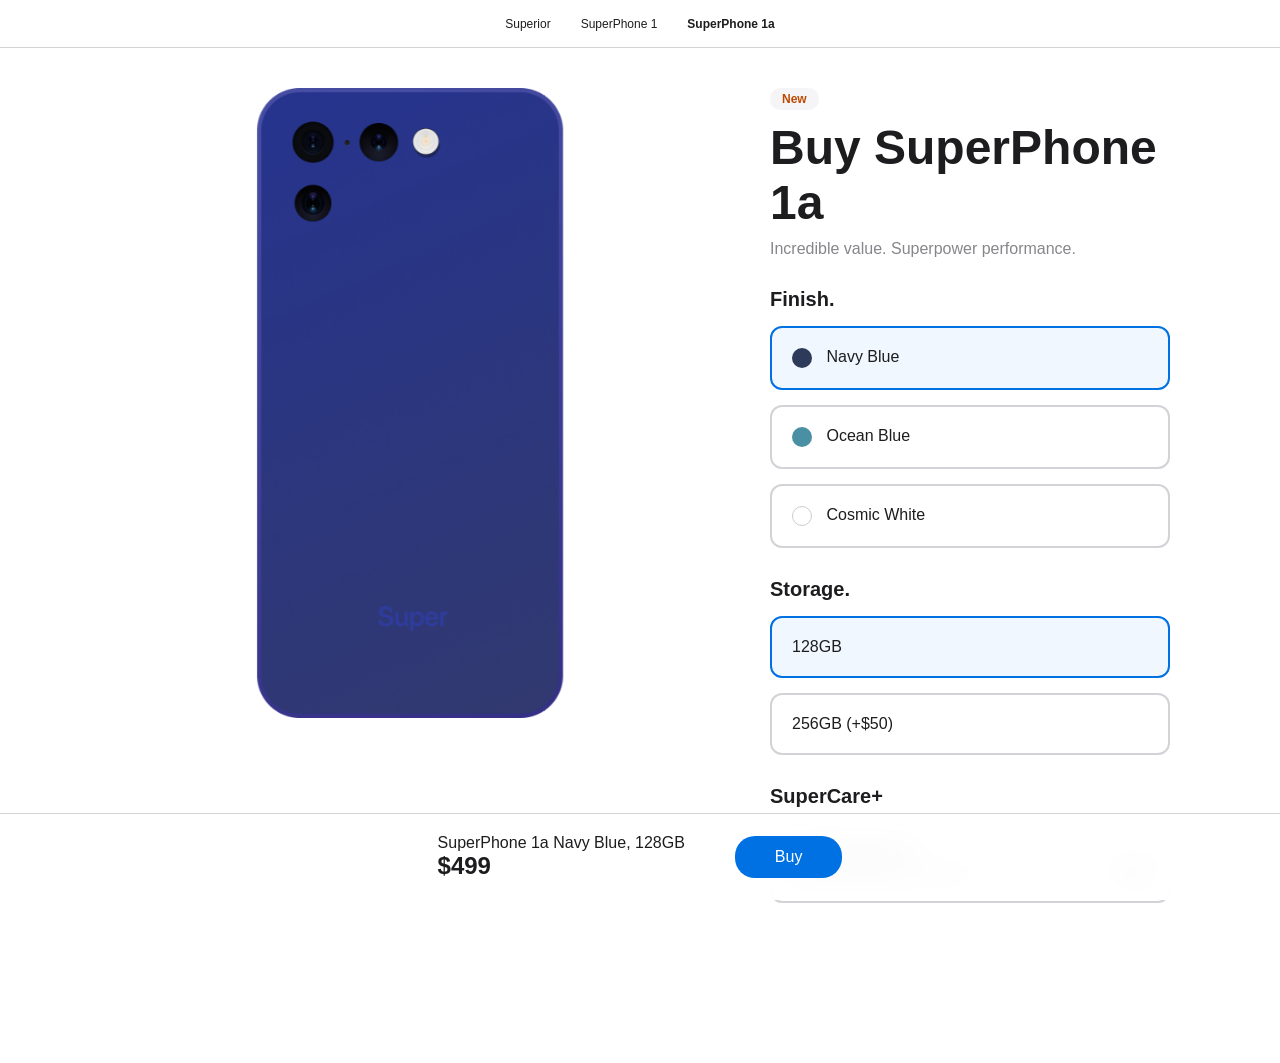
==== buy-budget.html @ ae7e2e25 "Add buy-budget.html for SuperPhone 1a purchase" ====
<!DOCTYPE html>
<html lang="en">
<head>
    <meta charset="UTF-8">
    <title>Buy SuperPhone 1a - Superior</title>
    <style>
        :root { --apple-blue: #0071e3; --text: #1d1d1f; --grey: #86868b; --bg-light: #f5f5f7; }
        * { margin: 0; padding: 0; box-sizing: border-box; font-family: -apple-system, sans-serif; }
        body { background: white; color: var(--text); padding-bottom: 120px; }

        .nav { height: 48px; background: white; border-bottom: 1px solid #d2d2d7; display: flex; align-items: center; justify-content: center; gap: 30px; position: sticky; top: 0; z-index: 1000; }
        .nav a { text-decoration: none; color: var(--text); font-size: 12px; }

        .container { max-width: 1100px; margin: 40px auto; display: flex; gap: 60px; padding: 0 20px; }
        
        .preview { flex: 1.5; position: sticky; top: 80px; height: 70vh; display: flex; align-items: center; justify-content: center; }
        .preview img { max-width: 100%; max-height: 100%; object-fit: contain; }

        .controls { flex: 1; }
        .badge { background: #f5f5f7; color: #bf4800; padding: 4px 12px; border-radius: 10px; font-size: 12px; font-weight: 600; display: inline-block; margin-bottom: 10px; }
        h1 { font-size: 48px; margin-bottom: 10px; }
        h3 { margin: 30px 0 15px; font-size: 20px; }

        .grid { display: grid; grid-template-columns: 1fr; gap: 15px; }
        .card { border: 2px solid #d2d2d7; border-radius: 12px; padding: 20px; cursor: pointer; transition: 0.2s; position: relative; }
        .card:hover { border-color: #86868b; }
        .card.active { border-color: var(--apple-blue); background: #f0f7ff; }
        
        .color-circle { width: 20px; height: 20px; border-radius: 50%; display: inline-block; vertical-align: middle; margin-right: 10px; }

        .checkout-bar { position: fixed; bottom: 0; width: 100%; background: rgba(255,255,255,0.9); backdrop-filter: blur(15px); border-top: 1px solid #d2d2d7; padding: 20px; display: flex; justify-content: center; align-items: center; gap: 50px; z-index: 2000; }
        .btn-buy { background: var(--apple-blue); color: white; border: none; padding: 12px 40px; border-radius: 20px; font-size: 16px; cursor: pointer; }
        .disclaimer { color: red; font-size: 10px; position: absolute; top: 5px; width: 100%; text-align: center; font-weight: bold; }
    </style>
</head>
<body>
    <div class="disclaimer">FICTIONAL DEMO • NO REAL SHIPMENTS • NO REAL CHARGES</div>
    
    <nav class="nav">
        <a href="index.html">Superior</a>
        <a href="buy-flagship.html">SuperPhone 1</a>
        <a href="buy-budget.html"><b>SuperPhone 1a</b></a>
    </nav>

    <div class="container">
        <div class="preview">
            <img id="display-img" src="assets/SuperPhone 1a Navy Blue.png">
        </div>

        <div class="controls">
            <span class="badge">New</span>
            <h1>Buy SuperPhone 1a</h1>
            <p style="color: var(--grey)">Incredible value. Superpower performance.</p>
            
            <h3>Finish.</h3>
            <div class="grid">
                <div class="card active" onclick="selColor(this, 'Navy Blue', 'assets/SuperPhone 1a Navy Blue.png')">
                    <span class="color-circle" style="background:#2e3a59"></span> Navy Blue
                </div>
                <div class="card" onclick="selColor(this, 'Ocean Blue', 'assets/SuperPhone 1a Ocean Blue.png')">
                    <span class="color-circle" style="background:#4a90a4"></span> Ocean Blue
                </div>
                <div class="card" onclick="selColor(this, 'Cosmic White', 'assets/SuperPhone 1a White.png')">
                    <span class="color-circle" style="background:#ffffff; border: 1px solid #ccc"></span> Cosmic White
                </div>
            </div>

            <h3>Storage.</h3>
            <div class="grid">
                <div class="card active" onclick="selStore(this, 0, '128GB')">128GB</div>
                <div class="card" onclick="selStore(this, 50, '256GB')">256GB (+$50)</div>
            </div>

            <h3>SuperCare+</h3>
            <div class="grid">
                <div class="card" id="care-btn" onclick="toggleCare()">
                    <b>Add SuperCare+</b><br><small>Superior protection for your 1a</small>
                    <span style="float:right">+$99</span>
                </div>
            </div>
        </div>
    </div>

    <div class="checkout-bar">
        <div>
            <p id="summary">SuperPhone 1a Navy Blue, 128GB</p>
            <h2 id="price">$499</h2>
        </div>
        <button class="btn-buy" onclick="complete()">Buy</button>
    </div>

    <script>
        let color = "Navy Blue";
        let storage = "128GB";
        let basePrice = 499;
        let sPrice = 0;
        let cPrice = 0;

        function selColor(el, name, img) {
            color = name;
            document.getElementById('display-img').src = img;
            // Clear all color cards active status
            document.querySelectorAll('.controls .grid:nth-of-type(1) .card').forEach(c => c.classList.remove('active'));
            el.classList.add('active');
            update();
        }

        function selStore(el, p, s) {
            sPrice = p; storage = s;
            // Clear all storage cards active status
            document.querySelectorAll('.controls .grid:nth-of-type(2) .card').forEach(c => c.classList.remove('active'));
            el.classList.add('active');
            update();
        }

        function toggleCare() {
            const btn = document.getElementById('care-btn');
            if(cPrice === 0) { cPrice = 99; btn.classList.add('active'); }
            else { cPrice = 0; btn.classList.remove('active'); }
            update();
        }

        function update() {
            document.getElementById('price').innerText = `$${basePrice + sPrice + cPrice}`;
            document.getElementById('summary').innerText = `SuperPhone 1a ${color}, ${storage}${cPrice > 0 ? ' + SuperCare+' : ''}`;
        }

        function complete() {
            alert("Order Confirmed! \n\nThis is a fictional simulation for your portfolio. No money has been taken.");
            window.location.href = "index.html";
        }
    </script>
</body>
</html>
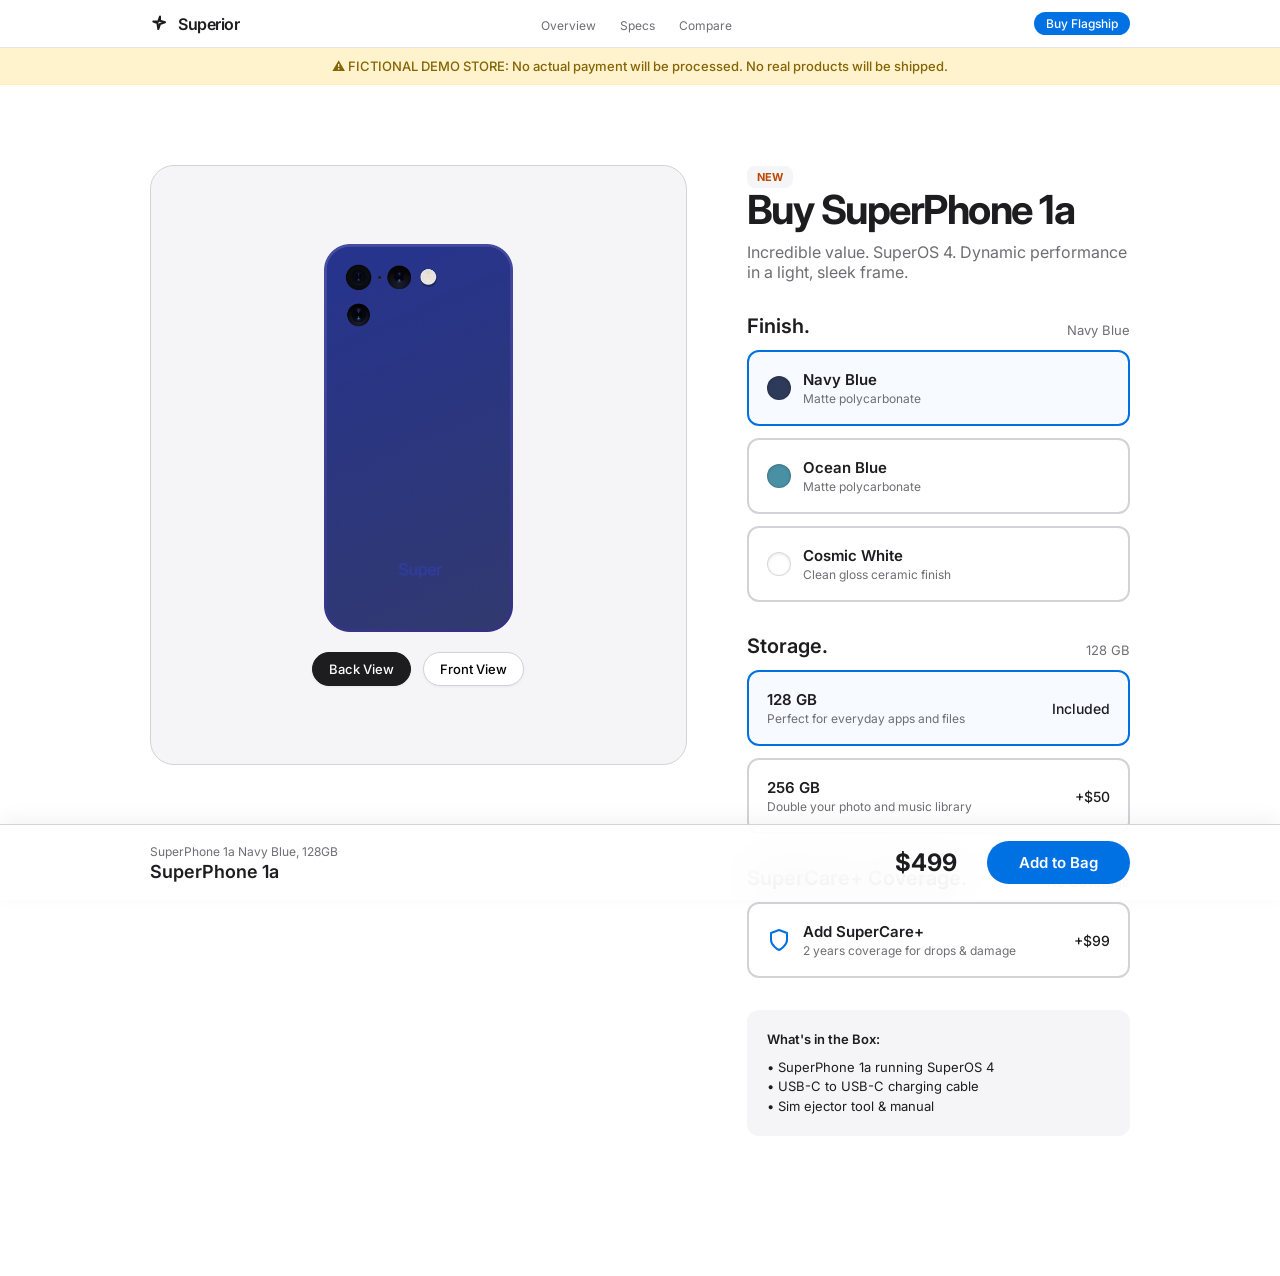
==== commit 41bad25b: "Add files via upload" ====
--- a/buy-budget.html
+++ b/buy-budget.html
@@ -2,131 +2,282 @@
 <html lang="en">
 <head>
     <meta charset="UTF-8">
+    <meta name="viewport" content="width=device-width, initial-scale=1.0">
     <title>Buy SuperPhone 1a - Superior</title>
-    <style>
-        :root { --apple-blue: #0071e3; --text: #1d1d1f; --grey: #86868b; --bg-light: #f5f5f7; }
-        * { margin: 0; padding: 0; box-sizing: border-box; font-family: -apple-system, sans-serif; }
-        body { background: white; color: var(--text); padding-bottom: 120px; }
-
-        .nav { height: 48px; background: white; border-bottom: 1px solid #d2d2d7; display: flex; align-items: center; justify-content: center; gap: 30px; position: sticky; top: 0; z-index: 1000; }
-        .nav a { text-decoration: none; color: var(--text); font-size: 12px; }
-
-        .container { max-width: 1100px; margin: 40px auto; display: flex; gap: 60px; padding: 0 20px; }
+    <meta name="description" content="Configure and purchase your SuperPhone 1a. Choose from vibrant colors, check storage options, and add SuperCare+ protection.">
+    <link rel="stylesheet" href="styles.css">
+</head>
+<body class="light-theme">
+
+    <!-- Sticky Navigation -->
+    <header class="nav-container">
+        <nav class="nav-content">
+            <a href="index.html" class="nav-logo">
+                <svg width="20" height="20" viewBox="0 0 24 24" fill="none" stroke="currentColor" stroke-width="2.5" stroke-linecap="round" stroke-linejoin="round"><path d="m12 3-1.912 5.886L4 9l4.912 1.914L10 18l2-6 6-2-6-1.914Z"/></svg>
+                Superior
+            </a>
+            <ul class="nav-links">
+                <li><a href="index.html">Overview</a></li>
+                <li><a href="index.html#simulators">Specs</a></li>
+                <li><a href="index.html#compare">Compare</a></li>
+            </ul>
+            <a href="buy-flagship.html" class="nav-buy-btn">Buy Flagship</a>
+        </nav>
+    </header>
+
+    <!-- Fictional Store Disclaimer -->
+    <div style="background: #fff3cd; color: #856404; text-align: center; padding: 10px 20px; font-size: 13px; font-weight: 500; border-bottom: 1px solid #ffeeba; margin-top: 48px;">
+        ⚠️ FICTIONAL DEMO STORE: No actual payment will be processed. No real products will be shipped.
+    </div>
+
+    <!-- Buy Configuration Main Content -->
+    <main class="buy-container">
         
-        .preview { flex: 1.5; position: sticky; top: 80px; height: 70vh; display: flex; align-items: center; justify-content: center; }
-        .preview img { max-width: 100%; max-height: 100%; object-fit: contain; }
-
-        .controls { flex: 1; }
-        .badge { background: #f5f5f7; color: #bf4800; padding: 4px 12px; border-radius: 10px; font-size: 12px; font-weight: 600; display: inline-block; margin-bottom: 10px; }
-        h1 { font-size: 48px; margin-bottom: 10px; }
-        h3 { margin: 30px 0 15px; font-size: 20px; }
-
-        .grid { display: grid; grid-template-columns: 1fr; gap: 15px; }
-        .card { border: 2px solid #d2d2d7; border-radius: 12px; padding: 20px; cursor: pointer; transition: 0.2s; position: relative; }
-        .card:hover { border-color: #86868b; }
-        .card.active { border-color: var(--apple-blue); background: #f0f7ff; }
-        
-        .color-circle { width: 20px; height: 20px; border-radius: 50%; display: inline-block; vertical-align: middle; margin-right: 10px; }
-
-        .checkout-bar { position: fixed; bottom: 0; width: 100%; background: rgba(255,255,255,0.9); backdrop-filter: blur(15px); border-top: 1px solid #d2d2d7; padding: 20px; display: flex; justify-content: center; align-items: center; gap: 50px; z-index: 2000; }
-        .btn-buy { background: var(--apple-blue); color: white; border: none; padding: 12px 40px; border-radius: 20px; font-size: 16px; cursor: pointer; }
-        .disclaimer { color: red; font-size: 10px; position: absolute; top: 5px; width: 100%; text-align: center; font-weight: bold; }
-    </style>
-</head>
-<body>
-    <div class="disclaimer">FICTIONAL DEMO • NO REAL SHIPMENTS • NO REAL CHARGES</div>
-    
-    <nav class="nav">
-        <a href="index.html">Superior</a>
-        <a href="buy-flagship.html">SuperPhone 1</a>
-        <a href="buy-budget.html"><b>SuperPhone 1a</b></a>
-    </nav>
-
-    <div class="container">
-        <div class="preview">
-            <img id="display-img" src="assets/SuperPhone 1a Navy Blue.png">
-        </div>
-
-        <div class="controls">
-            <span class="badge">New</span>
-            <h1>Buy SuperPhone 1a</h1>
-            <p style="color: var(--grey)">Incredible value. Superpower performance.</p>
-            
-            <h3>Finish.</h3>
-            <div class="grid">
-                <div class="card active" onclick="selColor(this, 'Navy Blue', 'assets/SuperPhone 1a Navy Blue.png')">
-                    <span class="color-circle" style="background:#2e3a59"></span> Navy Blue
+        <!-- Left: Sticky Gallery -->
+        <section class="buy-gallery-sticky">
+            <div class="buy-gallery-image-wrapper">
+                <img id="product-gallery-img" class="buy-gallery-image" src="assets/SuperPhone 1a Navy Blue.png" alt="SuperPhone 1a Navy Blue Back View">
+            </div>
+            
+            <div class="buy-gallery-controls">
+                <button class="gallery-toggle-btn active" id="btn-view-back" onclick="changeView('back')">Back View</button>
+                <button class="gallery-toggle-btn" id="btn-view-front" onclick="changeView('front')">Front View</button>
+            </div>
+        </section>
+
+        <!-- Right: Configurator controls -->
+        <section class="buy-config-panel">
+            <div class="buy-header">
+                <span class="buy-badge-new">New</span>
+                <h1>Buy SuperPhone 1a</h1>
+                <p>Incredible value. SuperOS 4. Dynamic performance in a light, sleek frame.</p>
+            </div>
+
+            <!-- Finish Selection -->
+            <div>
+                <h3 class="config-section-title">
+                    <span>Finish.</span>
+                    <span class="config-title-aside" id="selected-color-label">Navy Blue</span>
+                </h3>
+                <div class="config-options-grid">
+                    <div class="config-card active" onclick="selectColor(this, 'Navy Blue', 'Navy Blue')">
+                        <div class="config-card-left">
+                            <span class="config-color-dot" style="background: #2e3a59;"></span>
+                            <div>
+                                <div class="config-card-title">Navy Blue</div>
+                                <div class="config-card-desc">Matte polycarbonate</div>
+                            </div>
+                        </div>
+                    </div>
+                    <div class="config-card" onclick="selectColor(this, 'Ocean Blue', 'Ocean Blue')">
+                        <div class="config-card-left">
+                            <span class="config-color-dot" style="background: #4a90a4;"></span>
+                            <div>
+                                <div class="config-card-title">Ocean Blue</div>
+                                <div class="config-card-desc">Matte polycarbonate</div>
+                            </div>
+                        </div>
+                    </div>
+                    <div class="config-card" onclick="selectColor(this, 'White', 'Cosmic White')">
+                        <div class="config-card-left">
+                            <span class="config-color-dot" style="background: #ffffff;"></span>
+                            <div>
+                                <div class="config-card-title">Cosmic White</div>
+                                <div class="config-card-desc">Clean gloss ceramic finish</div>
+                            </div>
+                        </div>
+                    </div>
                 </div>
-                <div class="card" onclick="selColor(this, 'Ocean Blue', 'assets/SuperPhone 1a Ocean Blue.png')">
-                    <span class="color-circle" style="background:#4a90a4"></span> Ocean Blue
+            </div>
+
+            <!-- Storage Selection -->
+            <div>
+                <h3 class="config-section-title">
+                    <span>Storage.</span>
+                    <span class="config-title-aside" id="selected-storage-label">128 GB</span>
+                </h3>
+                <div class="config-options-grid">
+                    <div class="config-card active" onclick="selectStorage(this, '128GB', 0)">
+                        <div>
+                            <div class="config-card-title">128 GB</div>
+                            <div class="config-card-desc">Perfect for everyday apps and files</div>
+                        </div>
+                        <div class="config-card-price">Included</div>
+                    </div>
+                    <div class="config-card" onclick="selectStorage(this, '256GB', 50)">
+                        <div>
+                            <div class="config-card-title">256 GB</div>
+                            <div class="config-card-desc">Double your photo and music library</div>
+                        </div>
+                        <div class="config-card-price">+$50</div>
+                    </div>
                 </div>
-                <div class="card" onclick="selColor(this, 'Cosmic White', 'assets/SuperPhone 1a White.png')">
-                    <span class="color-circle" style="background:#ffffff; border: 1px solid #ccc"></span> Cosmic White
+            </div>
+
+            <!-- SuperCare+ Selection -->
+            <div>
+                <h3 class="config-section-title">
+                    <span>SuperCare+ Coverage.</span>
+                    <span class="config-title-aside" id="care-status-label">No Coverage</span>
+                </h3>
+                <div class="config-options-grid">
+                    <div class="config-card" id="care-card" onclick="toggleCare(99)">
+                        <div class="config-card-left">
+                            <svg width="24" height="24" viewBox="0 0 24 24" fill="none" stroke="var(--apple-blue)" stroke-width="2" stroke-linecap="round" stroke-linejoin="round"><path d="M12 22s8-4 8-10V5l-8-3-8 3v7c0 6 8 10 8 10z"/></svg>
+                            <div>
+                                <div class="config-card-title">Add SuperCare+</div>
+                                <div class="config-card-desc">2 years coverage for drops & damage</div>
+                            </div>
+                        </div>
+                        <div class="config-card-price">+$99</div>
+                    </div>
                 </div>
             </div>
-
-            <h3>Storage.</h3>
-            <div class="grid">
-                <div class="card active" onclick="selStore(this, 0, '128GB')">128GB</div>
-                <div class="card" onclick="selStore(this, 50, '256GB')">256GB (+$50)</div>
-            </div>
-
-            <h3>SuperCare+</h3>
-            <div class="grid">
-                <div class="card" id="care-btn" onclick="toggleCare()">
-                    <b>Add SuperCare+</b><br><small>Superior protection for your 1a</small>
-                    <span style="float:right">+$99</span>
-                </div>
+            
+            <!-- Quick Spec Highlights -->
+            <div style="background: var(--bg-light-card); border-radius: 12px; padding: 20px; font-size: 13px; line-height: 1.5;">
+                <h4 style="margin-bottom: 8px; font-weight: 600;">What's in the Box:</h4>
+                <p>• SuperPhone 1a running SuperOS 4</p>
+                <p>• USB-C to USB-C charging cable</p>
+                <p>• Sim ejector tool & manual</p>
+            </div>
+        </section>
+
+    </main>
+
+    <!-- Bottom Checkout bar -->
+    <div class="buy-checkout-bar">
+        <div class="buy-checkout-content">
+            <div>
+                <div class="buy-summary-text" id="checkout-summary-line">SuperPhone 1a Navy Blue, 128GB</div>
+                <div class="buy-summary-model">SuperPhone 1a</div>
+            </div>
+            <div style="display: flex; align-items: center; gap: 30px;">
+                <div class="buy-summary-price" id="checkout-price-display">$499</div>
+                <button class="btn-checkout-confirm" onclick="triggerCheckoutModal()">Add to Bag</button>
             </div>
         </div>
     </div>
 
-    <div class="checkout-bar">
-        <div>
-            <p id="summary">SuperPhone 1a Navy Blue, 128GB</p>
-            <h2 id="price">$499</h2>
-        </div>
-        <button class="btn-buy" onclick="complete()">Buy</button>
-    </div>
-
+    <!-- Scripting -->
     <script>
-        let color = "Navy Blue";
-        let storage = "128GB";
-        let basePrice = 499;
-        let sPrice = 0;
-        let cPrice = 0;
-
-        function selColor(el, name, img) {
-            color = name;
-            document.getElementById('display-img').src = img;
-            // Clear all color cards active status
-            document.querySelectorAll('.controls .grid:nth-of-type(1) .card').forEach(c => c.classList.remove('active'));
-            el.classList.add('active');
-            update();
-        }
-
-        function selStore(el, p, s) {
-            sPrice = p; storage = s;
-            // Clear all storage cards active status
-            document.querySelectorAll('.controls .grid:nth-of-type(2) .card').forEach(c => c.classList.remove('active'));
-            el.classList.add('active');
-            update();
-        }
-
-        function toggleCare() {
-            const btn = document.getElementById('care-btn');
-            if(cPrice === 0) { cPrice = 99; btn.classList.add('active'); }
-            else { cPrice = 0; btn.classList.remove('active'); }
-            update();
-        }
-
-        function update() {
-            document.getElementById('price').innerText = `$${basePrice + sPrice + cPrice}`;
-            document.getElementById('summary').innerText = `SuperPhone 1a ${color}, ${storage}${cPrice > 0 ? ' + SuperCare+' : ''}`;
-        }
-
-        function complete() {
-            alert("Order Confirmed! \n\nThis is a fictional simulation for your portfolio. No money has been taken.");
+        // State variables
+        let colorKey = "Navy Blue"; // Navy Blue, Ocean Blue, White
+        let colorLabel = "Navy Blue";
+        let storageSize = "128GB";
+        let viewSide = "back"; // back, front
+        let storageExtraPrice = 0;
+        let carePrice = 0;
+        const basePrice = 499;
+
+        // Image mapping
+        const images = {
+            "Navy Blue": {
+                "back": "assets/SuperPhone 1a Navy Blue.png",
+                "front": "assets/SuperPhone 1a Navy Blue Front.png"
+            },
+            "Ocean Blue": {
+                "back": "assets/SuperPhone 1a Ocean Blue.png",
+                "front": "assets/SuperPhone 1a Ocean Blue Front.png"
+            },
+            "White": {
+                "back": "assets/SuperPhone 1a White.png",
+                "front": "assets/SuperPhone 1a White Front.png"
+            }
+        };
+
+        function selectColor(element, color, label) {
+            // Update active states
+            const cards = element.parentElement.querySelectorAll('.config-card');
+            cards.forEach(c => c.classList.remove('active'));
+            element.classList.add('active');
+
+            colorKey = color;
+            colorLabel = label;
+            document.getElementById('selected-color-label').innerText = label;
+
+            updateImageDisplay();
+            updateCheckoutInfo();
+        }
+
+        function selectStorage(element, size, extraPrice) {
+            const cards = element.parentElement.querySelectorAll('.config-card');
+            cards.forEach(c => c.classList.remove('active'));
+            element.classList.add('active');
+
+            storageSize = size;
+            storageExtraPrice = extraPrice;
+            document.getElementById('selected-storage-label').innerText = size.replace("GB", " GB");
+
+            updateCheckoutInfo();
+        }
+
+        function toggleCare(price) {
+            const card = document.getElementById('care-card');
+            const label = document.getElementById('care-status-label');
+
+            if(carePrice === 0) {
+                carePrice = price;
+                card.classList.add('active');
+                label.innerText = "SuperCare+ Added";
+            } else {
+                carePrice = 0;
+                card.classList.remove('active');
+                label.innerText = "No Coverage";
+            }
+
+            updateCheckoutInfo();
+        }
+
+        function changeView(side) {
+            viewSide = side;
+            
+            document.getElementById('btn-view-back').classList.remove('active');
+            document.getElementById('btn-view-front').classList.remove('active');
+            
+            if(side === 'back') {
+                document.getElementById('btn-view-back').classList.add('active');
+            } else {
+                document.getElementById('btn-view-front').classList.add('active');
+            }
+
+            updateImageDisplay();
+        }
+
+        function updateImageDisplay() {
+            const imgEl = document.getElementById('product-gallery-img');
+            // Fade out
+            imgEl.style.opacity = 0;
+            imgEl.style.transform = "scale(0.95)";
+            
+            setTimeout(() => {
+                imgEl.src = images[colorKey][viewSide];
+                imgEl.alt = `SuperPhone 1a ${colorLabel} ${viewSide === 'back' ? 'Back' : 'Front'} View`;
+                // Fade in
+                imgEl.style.opacity = 1;
+                imgEl.style.transform = "scale(1)";
+            }, 180);
+        }
+
+        function updateCheckoutInfo() {
+            const totalPrice = basePrice + storageExtraPrice + carePrice;
+            document.getElementById('checkout-price-display').innerText = `$${totalPrice}`;
+            
+            let summary = `SuperPhone 1a ${colorLabel}, ${storageSize}`;
+            if(carePrice > 0) {
+                summary += " + SuperCare+";
+            }
+            document.getElementById('checkout-summary-line').innerText = summary;
+        }
+
+        function triggerCheckoutModal() {
+            const totalPrice = basePrice + storageExtraPrice + carePrice;
+            let summary = `SuperPhone 1a ${colorLabel}, ${storageSize}`;
+            if(carePrice > 0) {
+                summary += " with SuperCare+ Protection";
+            }
+            
+            alert(`🎉 Simulated Order Successful!\n\nConfigured Item: ${summary}\nTotal Price: $${totalPrice}\n\nThank you for checking out the Superior demo experience!`);
             window.location.href = "index.html";
         }
     </script>
--- a/styles.css
+++ b/styles.css
@@ -0,0 +1,1225 @@
+/* Superior Phone Design System - styles.css */
+@import url('https://fonts.googleapis.com/css2?family=Inter:wght@300;400;500;600;700&display=swap');
+
+:root {
+    --apple-blue: #0071e3;
+    --apple-blue-hover: #0077ed;
+    --bg-dark: #000000;
+    --bg-dark-card: #121212;
+    --bg-dark-card-hover: #1c1c1e;
+    --text-dark-primary: #f5f5f7;
+    --text-dark-secondary: #86868b;
+    
+    --bg-light: #ffffff;
+    --bg-light-card: #f5f5f7;
+    --bg-light-card-hover: #e8e8ed;
+    --text-light-primary: #1d1d1f;
+    --text-light-secondary: #6e6e73;
+    
+    --border-light: #d2d2d7;
+    --border-dark: #333333;
+    
+    --transition-smooth: all 0.5s cubic-bezier(0.25, 1, 0.5, 1);
+    --transition-bounce: all 0.6s cubic-bezier(0.34, 1.56, 0.64, 1);
+}
+
+/* Global Reset & Base */
+* {
+    margin: 0;
+    padding: 0;
+    box-sizing: border-box;
+    font-family: 'Inter', -apple-system, BlinkMacSystemFont, sans-serif;
+    -webkit-font-smoothing: antialiased;
+}
+
+body {
+    background-color: var(--bg-dark);
+    color: var(--text-dark-primary);
+    overflow-x: hidden;
+}
+
+body.light-theme {
+    background-color: var(--bg-light);
+    color: var(--text-light-primary);
+}
+
+/* Scrollbar styling */
+::-webkit-scrollbar {
+    width: 8px;
+}
+::-webkit-scrollbar-track {
+    background: #000;
+}
+body.light-theme ::-webkit-scrollbar-track {
+    background: #f5f5f7;
+}
+::-webkit-scrollbar-thumb {
+    background: #333;
+    border-radius: 4px;
+}
+body.light-theme ::-webkit-scrollbar-thumb {
+    background: #ccc;
+}
+::-webkit-scrollbar-thumb:hover {
+    background: #555;
+}
+
+/* Navigation Bar */
+.nav-container {
+    position: fixed;
+    top: 0;
+    left: 0;
+    width: 100%;
+    height: 48px;
+    background: rgba(0, 0, 0, 0.7);
+    backdrop-filter: blur(20px);
+    -webkit-backdrop-filter: blur(20px);
+    border-bottom: 1px solid rgba(255, 255, 255, 0.1);
+    z-index: 9999;
+    display: flex;
+    justify-content: center;
+    align-items: center;
+    transition: var(--transition-smooth);
+}
+
+body.light-theme .nav-container {
+    background: rgba(255, 255, 255, 0.8);
+    border-bottom: 1px solid rgba(0, 0, 0, 0.1);
+}
+
+.nav-content {
+    width: 100%;
+    max-width: 1024px;
+    padding: 0 22px;
+    display: flex;
+    justify-content: space-between;
+    align-items: center;
+}
+
+.nav-logo {
+    font-weight: 600;
+    font-size: 16px;
+    letter-spacing: -0.5px;
+    text-decoration: none;
+    color: var(--text-dark-primary);
+    display: flex;
+    align-items: center;
+    gap: 8px;
+}
+
+body.light-theme .nav-logo {
+    color: var(--text-light-primary);
+}
+
+.nav-links {
+    display: flex;
+    gap: 24px;
+    list-style: none;
+}
+
+.nav-links a {
+    text-decoration: none;
+    font-size: 12px;
+    font-weight: 400;
+    color: var(--text-dark-secondary);
+    transition: color 0.3s ease;
+}
+
+.nav-links a:hover, .nav-links a.active {
+    color: var(--text-dark-primary);
+}
+
+body.light-theme .nav-links a {
+    color: var(--text-light-secondary);
+}
+
+body.light-theme .nav-links a:hover, body.light-theme .nav-links a.active {
+    color: var(--text-light-primary);
+}
+
+.nav-buy-btn {
+    background: var(--apple-blue);
+    color: #fff;
+    padding: 4px 12px;
+    border-radius: 980px;
+    font-size: 12px;
+    font-weight: 500;
+    text-decoration: none;
+    transition: background 0.2s ease;
+}
+
+.nav-buy-btn:hover {
+    background: var(--apple-blue-hover);
+}
+
+/* Animations */
+.reveal-on-scroll {
+    opacity: 0;
+    transform: translateY(40px);
+    transition: var(--transition-smooth);
+}
+
+.reveal-on-scroll.active {
+    opacity: 1;
+    transform: translateY(0);
+}
+
+/* Hero Section */
+.hero {
+    position: relative;
+    width: 100%;
+    min-height: 100vh;
+    display: flex;
+    flex-direction: column;
+    justify-content: center;
+    align-items: center;
+    text-align: center;
+    padding: 80px 20px 40px;
+    background: radial-gradient(circle at center, #111 0%, #000 100%);
+    overflow: hidden;
+}
+
+.hero-subtitle {
+    font-size: 21px;
+    font-weight: 500;
+    color: var(--apple-blue);
+    margin-bottom: 12px;
+    letter-spacing: 0.5px;
+    text-transform: uppercase;
+    animation: fadeInUp 0.8s ease forwards;
+}
+
+.hero-title {
+    font-size: clamp(40px, 8vw, 84px);
+    font-weight: 700;
+    letter-spacing: -2px;
+    line-height: 1.05;
+    background: linear-gradient(180deg, #fff 30%, #a1a1a6 100%);
+    -webkit-background-clip: text;
+    -webkit-text-fill-color: transparent;
+    margin-bottom: 16px;
+    animation: fadeInUp 1s ease 0.2s forwards;
+    opacity: 0;
+}
+
+.hero-tagline {
+    font-size: clamp(18px, 3vw, 24px);
+    color: var(--text-dark-secondary);
+    max-width: 600px;
+    margin: 0 auto 30px;
+    line-height: 1.4;
+    animation: fadeInUp 1.2s ease 0.4s forwards;
+    opacity: 0;
+}
+
+.hero-links {
+    display: flex;
+    gap: 20px;
+    justify-content: center;
+    margin-bottom: 50px;
+    animation: fadeInUp 1.4s ease 0.6s forwards;
+    opacity: 0;
+}
+
+.btn-primary {
+    background: var(--apple-blue);
+    color: white;
+    padding: 12px 28px;
+    border-radius: 980px;
+    font-weight: 500;
+    font-size: 16px;
+    text-decoration: none;
+    transition: var(--transition-smooth);
+    border: none;
+    cursor: pointer;
+}
+
+.btn-primary:hover {
+    background: var(--apple-blue-hover);
+    transform: scale(1.03);
+}
+
+.btn-link {
+    color: var(--apple-blue);
+    font-size: 16px;
+    font-weight: 500;
+    text-decoration: none;
+    display: inline-flex;
+    align-items: center;
+    gap: 4px;
+    transition: var(--transition-smooth);
+}
+
+.btn-link::after {
+    content: "→";
+    transition: transform 0.2s ease;
+}
+
+.btn-link:hover::after {
+    transform: translateX(4px);
+}
+
+/* Hero Devices Visuals */
+.hero-devices {
+    position: relative;
+    width: 100%;
+    max-width: 900px;
+    height: 450px;
+    margin-top: 20px;
+    display: flex;
+    justify-content: center;
+    align-items: flex-end;
+    perspective: 1000px;
+}
+
+.hero-phone {
+    position: absolute;
+    bottom: 0;
+    height: 90%;
+    transition: var(--transition-smooth);
+    filter: drop-shadow(0 20px 40px rgba(0,0,0,0.7));
+}
+
+.hero-phone.flagship {
+    transform: translateX(-40px) rotateY(10deg);
+    z-index: 2;
+    animation: heroDeviceLeft 1.5s cubic-bezier(0.25, 1, 0.5, 1) forwards;
+}
+
+.hero-phone.budget {
+    transform: translateX(60px) rotateY(-10deg) scale(0.95);
+    z-index: 1;
+    animation: heroDeviceRight 1.5s cubic-bezier(0.25, 1, 0.5, 1) forwards;
+}
+
+.hero-phone img {
+    height: 100%;
+    object-fit: contain;
+}
+
+@keyframes fadeInUp {
+    from {
+        opacity: 0;
+        transform: translateY(20px);
+    }
+    to {
+        opacity: 1;
+        transform: translateY(0);
+    }
+}
+
+@keyframes heroDeviceLeft {
+    from {
+        opacity: 0;
+        transform: translateX(-150px) rotateY(25deg);
+    }
+    to {
+        opacity: 1;
+        transform: translateX(-50px) rotateY(10deg);
+    }
+}
+
+@keyframes heroDeviceRight {
+    from {
+        opacity: 0;
+        transform: translateX(150px) rotateY(-25deg) scale(0.95);
+    }
+    to {
+        opacity: 1;
+        transform: translateX(50px) rotateY(-10deg) scale(0.92);
+    }
+}
+
+/* Feature Grid Section */
+.section {
+    padding: 100px 20px;
+    max-width: 1100px;
+    margin: 0 auto;
+}
+
+.section-header {
+    text-align: center;
+    margin-bottom: 60px;
+}
+
+.section-tag {
+    font-size: 14px;
+    color: var(--apple-blue);
+    font-weight: 600;
+    text-transform: uppercase;
+    letter-spacing: 1px;
+    margin-bottom: 10px;
+}
+
+.section-title {
+    font-size: clamp(28px, 5vw, 48px);
+    font-weight: 700;
+    letter-spacing: -1px;
+    margin-bottom: 15px;
+}
+
+.section-desc {
+    color: var(--text-dark-secondary);
+    font-size: 18px;
+    max-width: 700px;
+    margin: 0 auto;
+    line-height: 1.5;
+}
+
+/* Model Toggle Section */
+.model-tabs {
+    display: inline-flex;
+    background: #111;
+    border: 1px solid var(--border-dark);
+    padding: 4px;
+    border-radius: 30px;
+    margin-bottom: 40px;
+}
+
+.model-tab {
+    padding: 8px 24px;
+    border-radius: 20px;
+    font-weight: 500;
+    font-size: 14px;
+    cursor: pointer;
+    border: none;
+    background: transparent;
+    color: var(--text-dark-secondary);
+    transition: var(--transition-smooth);
+}
+
+.model-tab.active {
+    background: var(--apple-blue);
+    color: white;
+}
+
+/* Interactive Display Brightness Simulator */
+.display-sim-container {
+    background: var(--bg-dark-card);
+    border: 1px solid var(--border-dark);
+    border-radius: 32px;
+    padding: 40px;
+    margin: 40px auto;
+    display: flex;
+    flex-direction: column;
+    align-items: center;
+    gap: 30px;
+    position: relative;
+    overflow: hidden;
+}
+
+.sim-controls-panel {
+    display: flex;
+    gap: 30px;
+    width: 100%;
+    justify-content: center;
+    flex-wrap: wrap;
+    background: rgba(255,255,255,0.03);
+    padding: 20px;
+    border-radius: 20px;
+}
+
+.sim-control-group {
+    display: flex;
+    flex-direction: column;
+    align-items: center;
+    gap: 8px;
+    min-width: 180px;
+}
+
+.sim-control-group label {
+    font-size: 12px;
+    color: var(--text-dark-secondary);
+    text-transform: uppercase;
+    font-weight: 600;
+}
+
+/* Sleek Sliders */
+.apple-slider {
+    -webkit-appearance: none;
+    width: 100%;
+    height: 6px;
+    border-radius: 3px;
+    background: #333;
+    outline: none;
+    transition: background 0.3s;
+}
+
+.apple-slider::-webkit-slider-thumb {
+    -webkit-appearance: none;
+    width: 20px;
+    height: 20px;
+    border-radius: 50%;
+    background: white;
+    cursor: pointer;
+    box-shadow: 0 2px 6px rgba(0,0,0,0.4);
+    transition: transform 0.1s;
+}
+
+.apple-slider::-webkit-slider-thumb:hover {
+    transform: scale(1.2);
+}
+
+/* Refresh rate toggle */
+.refresh-toggle-container {
+    display: flex;
+    border: 1px solid #333;
+    border-radius: 12px;
+    overflow: hidden;
+}
+
+.refresh-opt {
+    padding: 6px 16px;
+    font-size: 12px;
+    background: transparent;
+    color: var(--text-dark-secondary);
+    border: none;
+    cursor: pointer;
+    transition: 0.2s;
+}
+
+.refresh-opt.active {
+    background: #fff;
+    color: #000;
+    font-weight: 600;
+}
+
+/* Display Mockup Frame */
+.phone-mockup-frame {
+    width: 320px;
+    height: 520px;
+    background: #111;
+    border: 12px solid #222;
+    border-radius: 40px;
+    position: relative;
+    box-shadow: 0 25px 50px -12px rgba(0, 0, 0, 0.8), 0 0 100px rgba(0, 113, 227, 0.1);
+    overflow: hidden;
+    transition: border-color 0.5s;
+    display: flex;
+    flex-direction: column;
+    justify-content: space-between;
+}
+
+.phone-island {
+    position: absolute;
+    top: 10px;
+    left: 50%;
+    transform: translateX(-50%);
+    width: 110px;
+    height: 28px;
+    background: #000;
+    border-radius: 14px;
+    z-index: 10;
+    display: flex;
+    align-items: center;
+    justify-content: center;
+}
+
+.phone-screen-content {
+    width: 100%;
+    height: 100%;
+    background-size: cover;
+    background-position: center;
+    display: flex;
+    flex-direction: column;
+    justify-content: flex-end;
+    padding: 30px;
+    position: relative;
+    z-index: 1;
+    overflow: hidden;
+}
+
+/* Screen overlay representing peak brightness glow */
+.screen-brightness-overlay {
+    position: absolute;
+    top: 0;
+    left: 0;
+    width: 100%;
+    height: 100%;
+    background: rgba(255, 255, 255, 0);
+    mix-blend-mode: overlay;
+    pointer-events: none;
+    z-index: 2;
+    transition: opacity 0.15s ease-out;
+}
+
+/* Glow ring behind phone mockup */
+.sim-glow-ring {
+    position: absolute;
+    top: 50%;
+    left: 50%;
+    transform: translate(-50%, -50%);
+    width: 400px;
+    height: 400px;
+    background: radial-gradient(circle, rgba(0, 113, 227, 0.2) 0%, rgba(0,0,0,0) 70%);
+    z-index: 0;
+    pointer-events: none;
+    transition: var(--transition-smooth);
+}
+
+.phone-screen-text {
+    position: relative;
+    z-index: 3;
+    color: white;
+    text-shadow: 0 2px 10px rgba(0,0,0,0.8);
+}
+
+.phone-screen-text h4 {
+    font-size: 24px;
+    font-weight: 600;
+}
+
+.phone-screen-text p {
+    font-size: 14px;
+    color: #d2d2d7;
+    margin-top: 4px;
+}
+
+.refresh-anim-dot {
+    width: 14px;
+    height: 14px;
+    border-radius: 50%;
+    background: #0071e3;
+    box-shadow: 0 0 10px #0071e3;
+    position: absolute;
+    top: 40%;
+    left: 50%;
+    transform: translate(-50%, -50%);
+    z-index: 3;
+}
+
+/* Interactive Performance Chip Visualizer */
+.chip-visualizer {
+    background: var(--bg-dark-card);
+    border: 1px solid var(--border-dark);
+    border-radius: 32px;
+    padding: 40px;
+    margin: 40px auto;
+    display: flex;
+    gap: 40px;
+    align-items: center;
+    flex-wrap: wrap;
+}
+
+.chip-column-graphic {
+    flex: 1;
+    min-width: 300px;
+    display: flex;
+    justify-content: center;
+    align-items: center;
+    position: relative;
+    height: 350px;
+}
+
+.chip-column-info {
+    flex: 1.2;
+    min-width: 300px;
+    display: flex;
+    flex-direction: column;
+    justify-content: center;
+}
+
+/* Interactive 3D Chip Graphics */
+.chip-silicon {
+    width: 200px;
+    height: 200px;
+    background: linear-gradient(135deg, #1f1f21 0%, #0d0d0e 100%);
+    border: 3px solid #3a3a3c;
+    border-radius: 24px;
+    position: relative;
+    box-shadow: 0 20px 40px rgba(0,0,0,0.6), inset 0 2px 5px rgba(255,255,255,0.1), 0 0 40px rgba(255, 255, 255, 0.05);
+    display: flex;
+    flex-direction: column;
+    justify-content: center;
+    align-items: center;
+    transform-style: preserve-3d;
+    transition: var(--transition-bounce);
+}
+
+.chip-silicon:hover {
+    transform: rotateX(15deg) rotateY(15deg);
+    border-color: var(--apple-blue);
+    box-shadow: 0 30px 60px rgba(0, 113, 227, 0.2), inset 0 2px 10px rgba(0, 113, 227, 0.2);
+}
+
+.chip-label-top {
+    font-size: 11px;
+    font-weight: 700;
+    color: var(--apple-blue);
+    letter-spacing: 2px;
+    text-transform: uppercase;
+}
+
+.chip-label-main {
+    font-size: 28px;
+    font-weight: 700;
+    color: white;
+    margin: 8px 0;
+    letter-spacing: -0.5px;
+    text-shadow: 0 2px 8px rgba(0,0,0,0.5);
+}
+
+.chip-label-details {
+    font-size: 12px;
+    color: var(--text-dark-secondary);
+}
+
+/* Chip trace lines */
+.chip-traces {
+    position: absolute;
+    top: -20px;
+    left: -20px;
+    width: calc(100% + 40px);
+    height: calc(100% + 40px);
+    pointer-events: none;
+    z-index: -1;
+}
+
+.chip-trace-line {
+    position: absolute;
+    background: linear-gradient(to right, transparent, rgba(0, 113, 227, 0.3), transparent);
+    height: 2px;
+    width: 100%;
+}
+
+.chip-trace-line.vertical {
+    background: linear-gradient(to bottom, transparent, rgba(0, 113, 227, 0.3), transparent);
+    width: 2px;
+    height: 100%;
+}
+
+.stat-bars-container {
+    margin-top: 30px;
+    display: flex;
+    flex-direction: column;
+    gap: 20px;
+}
+
+.stat-row {
+    display: flex;
+    flex-direction: column;
+    gap: 8px;
+}
+
+.stat-labels {
+    display: flex;
+    justify-content: space-between;
+    font-size: 14px;
+}
+
+.stat-bar-track {
+    width: 100%;
+    height: 8px;
+    background: #222;
+    border-radius: 4px;
+    overflow: hidden;
+}
+
+.stat-bar-fill {
+    height: 100%;
+    background: var(--apple-blue);
+    border-radius: 4px;
+    width: 0%; /* Animated via JS */
+    transition: width 1s cubic-bezier(0.25, 1, 0.5, 1);
+}
+
+.stat-bar-fill.budget-color {
+    background: #86868b;
+}
+
+/* Interactive Camera Zoom Simulator */
+.camera-sim-container {
+    background: var(--bg-dark-card);
+    border: 1px solid var(--border-dark);
+    border-radius: 32px;
+    padding: 40px;
+    margin: 40px auto;
+    display: flex;
+    flex-direction: column;
+    align-items: center;
+    gap: 30px;
+    position: relative;
+}
+
+.camera-sim-viewport {
+    width: 100%;
+    max-width: 680px;
+    height: 380px;
+    background: #000;
+    border-radius: 20px;
+    position: relative;
+    overflow: hidden;
+    border: 4px solid #1c1c1e;
+    box-shadow: 0 15px 35px rgba(0,0,0,0.6);
+}
+
+/* Viewport content SVG container that zooms in/out */
+.camera-zoom-scene {
+    position: absolute;
+    top: 0;
+    left: 0;
+    width: 100%;
+    height: 100%;
+    transform-origin: 50% 50%;
+    transition: transform 0.25s cubic-bezier(0.25, 1, 0.5, 1);
+}
+
+.camera-zoom-scene svg {
+    width: 100%;
+    height: 100%;
+    display: block;
+}
+
+.camera-zoom-overlay {
+    position: absolute;
+    bottom: 20px;
+    left: 50%;
+    transform: translateX(-50%);
+    background: rgba(0,0,0,0.7);
+    backdrop-filter: blur(10px);
+    -webkit-backdrop-filter: blur(10px);
+    padding: 10px 24px;
+    border-radius: 30px;
+    display: flex;
+    gap: 20px;
+    align-items: center;
+    border: 1px solid rgba(255,255,255,0.1);
+    z-index: 5;
+}
+
+.zoom-preset-btn {
+    background: none;
+    border: none;
+    color: #86868b;
+    font-size: 14px;
+    font-weight: 600;
+    cursor: pointer;
+    padding: 4px 8px;
+    border-radius: 50%;
+    width: 36px;
+    height: 36px;
+    display: flex;
+    align-items: center;
+    justify-content: center;
+    transition: 0.2s;
+}
+
+.zoom-preset-btn.active {
+    background: white;
+    color: black;
+    transform: scale(1.1);
+}
+
+.zoom-hud {
+    position: absolute;
+    top: 20px;
+    left: 20px;
+    background: rgba(0,0,0,0.6);
+    backdrop-filter: blur(10px);
+    padding: 8px 16px;
+    border-radius: 10px;
+    border: 1px solid rgba(255,255,255,0.1);
+    display: flex;
+    flex-direction: column;
+    gap: 4px;
+    z-index: 5;
+}
+
+.zoom-hud-item {
+    font-size: 11px;
+    color: #86868b;
+    text-transform: uppercase;
+    letter-spacing: 0.5px;
+}
+
+.zoom-hud-value {
+    font-size: 18px;
+    font-weight: 700;
+    color: white;
+}
+
+/* Comparison Matrix Table */
+.compare-container {
+    width: 100%;
+    margin-top: 50px;
+    border-collapse: collapse;
+    text-align: left;
+}
+
+.compare-row {
+    border-bottom: 1px solid var(--border-dark);
+    display: grid;
+    grid-template-columns: 1.2fr 1fr 1fr;
+    padding: 24px 16px;
+    align-items: center;
+    transition: background-color 0.2s ease;
+}
+
+.compare-row:hover {
+    background-color: rgba(255,255,255,0.02);
+}
+
+body.light-theme .compare-row {
+    border-bottom: 1px solid var(--border-light);
+}
+
+body.light-theme .compare-row:hover {
+    background-color: rgba(0,0,0,0.01);
+}
+
+.compare-row-header {
+    border-bottom: 2px solid var(--border-dark);
+    font-weight: 600;
+    font-size: 16px;
+    color: var(--text-dark-secondary);
+    text-transform: uppercase;
+    letter-spacing: 1px;
+    padding: 30px 16px 12px;
+}
+
+body.light-theme .compare-row-header {
+    border-bottom: 2px solid var(--border-light);
+    color: var(--text-light-secondary);
+}
+
+.compare-col-title {
+    font-weight: 600;
+    font-size: 18px;
+    color: var(--text-dark-primary);
+}
+
+body.light-theme .compare-col-title {
+    color: var(--text-light-primary);
+}
+
+.compare-col-label {
+    font-weight: 500;
+    font-size: 16px;
+    color: var(--text-dark-primary);
+    display: flex;
+    align-items: center;
+    gap: 10px;
+}
+
+body.light-theme .compare-col-label {
+    color: var(--text-light-primary);
+}
+
+.compare-col-flagship {
+    color: white;
+    font-weight: 500;
+    font-size: 15px;
+}
+
+.compare-col-budget {
+    color: #c5c5c9;
+    font-size: 15px;
+}
+
+body.light-theme .compare-col-flagship {
+    color: var(--text-light-primary);
+}
+
+body.light-theme .compare-col-budget {
+    color: var(--text-light-secondary);
+}
+
+/* Buy Page Configurations */
+.buy-container {
+    max-width: 1024px;
+    margin: 80px auto 140px;
+    padding: 0 22px;
+    display: grid;
+    grid-template-columns: 1.4fr 1fr;
+    gap: 60px;
+}
+
+@media(max-width: 768px) {
+    .buy-container {
+        grid-template-columns: 1fr;
+        gap: 30px;
+        margin-top: 60px;
+    }
+    
+    .buy-gallery-sticky {
+        position: static !important;
+        height: auto !important;
+    }
+    
+    .chip-visualizer, .display-sim-container, .camera-sim-container {
+        padding: 20px;
+    }
+}
+
+.buy-gallery-sticky {
+    position: sticky;
+    top: 80px;
+    height: calc(80vh - 120px);
+    display: flex;
+    flex-direction: column;
+    justify-content: center;
+    align-items: center;
+    background: var(--bg-light-card);
+    border-radius: 24px;
+    padding: 40px;
+    border: 1px solid var(--border-light);
+    overflow: hidden;
+}
+
+.buy-gallery-image-wrapper {
+    width: 100%;
+    height: 75%;
+    display: flex;
+    justify-content: center;
+    align-items: center;
+    position: relative;
+}
+
+.buy-gallery-image {
+    max-width: 100%;
+    max-height: 100%;
+    object-fit: contain;
+    transition: transform 0.4s cubic-bezier(0.25, 1, 0.5, 1), opacity 0.3s ease;
+}
+
+.buy-gallery-controls {
+    display: flex;
+    gap: 12px;
+    margin-top: 20px;
+}
+
+.gallery-toggle-btn {
+    background: white;
+    border: 1px solid var(--border-light);
+    padding: 8px 16px;
+    border-radius: 20px;
+    font-size: 13px;
+    font-weight: 500;
+    cursor: pointer;
+    box-shadow: 0 1px 3px rgba(0,0,0,0.05);
+    transition: var(--transition-smooth);
+}
+
+.gallery-toggle-btn.active {
+    background: var(--text-light-primary);
+    color: white;
+    border-color: var(--text-light-primary);
+}
+
+/* Buy Form Config Controls */
+.buy-config-panel {
+    display: flex;
+    flex-direction: column;
+    gap: 32px;
+}
+
+.buy-badge-new {
+    align-self: flex-start;
+    background: #f5f5f7;
+    color: #bf4800;
+    padding: 4px 10px;
+    border-radius: 8px;
+    font-size: 11px;
+    font-weight: 700;
+    text-transform: uppercase;
+}
+
+.buy-header h1 {
+    font-size: 40px;
+    font-weight: 700;
+    letter-spacing: -1.5px;
+    margin-bottom: 8px;
+}
+
+.buy-header p {
+    font-size: 16px;
+    color: var(--text-light-secondary);
+}
+
+.config-section-title {
+    font-size: 20px;
+    font-weight: 600;
+    margin-bottom: 12px;
+    display: flex;
+    justify-content: space-between;
+    align-items: flex-end;
+}
+
+.config-title-aside {
+    font-size: 13px;
+    font-weight: 400;
+    color: var(--text-light-secondary);
+}
+
+.config-options-grid {
+    display: grid;
+    grid-template-columns: 1fr;
+    gap: 12px;
+}
+
+.config-card {
+    border: 2px solid var(--border-light);
+    border-radius: 12px;
+    padding: 18px;
+    cursor: pointer;
+    background: #fff;
+    display: flex;
+    justify-content: space-between;
+    align-items: center;
+    transition: border-color 0.2s ease, background-color 0.2s ease;
+}
+
+.config-card:hover {
+    border-color: var(--text-light-secondary);
+}
+
+.config-card.active {
+    border-color: var(--apple-blue);
+    background: rgba(0, 113, 227, 0.03);
+}
+
+.config-card-left {
+    display: flex;
+    align-items: center;
+    gap: 12px;
+}
+
+.config-color-dot {
+    width: 24px;
+    height: 24px;
+    border-radius: 50%;
+    border: 1px solid rgba(0,0,0,0.15);
+    box-shadow: inset 0 1px 3px rgba(0,0,0,0.1);
+}
+
+.config-card-title {
+    font-weight: 600;
+    font-size: 15px;
+}
+
+.config-card-desc {
+    font-size: 12px;
+    color: var(--text-light-secondary);
+    margin-top: 2px;
+}
+
+.config-card-price {
+    font-size: 14px;
+    font-weight: 500;
+}
+
+/* Premium bottom checkout bar */
+.buy-checkout-bar {
+    position: fixed;
+    bottom: 0;
+    left: 0;
+    width: 100%;
+    background: rgba(255, 255, 255, 0.85);
+    backdrop-filter: blur(25px);
+    -webkit-backdrop-filter: blur(25px);
+    border-top: 1px solid var(--border-light);
+    padding: 16px 0;
+    z-index: 999;
+    box-shadow: 0 -5px 20px rgba(0,0,0,0.05);
+}
+
+.buy-checkout-content {
+    max-width: 1024px;
+    margin: 0 auto;
+    padding: 0 22px;
+    display: flex;
+    justify-content: space-between;
+    align-items: center;
+}
+
+.buy-summary-text {
+    font-size: 12px;
+    color: var(--text-light-secondary);
+}
+
+.buy-summary-model {
+    font-size: 18px;
+    font-weight: 600;
+    color: var(--text-light-primary);
+    margin-top: 2px;
+}
+
+.buy-summary-price {
+    font-size: 24px;
+    font-weight: 700;
+    color: var(--text-light-primary);
+}
+
+.btn-checkout-confirm {
+    background: var(--apple-blue);
+    color: white;
+    border: none;
+    padding: 12px 32px;
+    border-radius: 22px;
+    font-size: 15px;
+    font-weight: 600;
+    cursor: pointer;
+    transition: var(--transition-smooth);
+}
+
+.btn-checkout-confirm:hover {
+    background: var(--apple-blue-hover);
+    transform: scale(1.02);
+}
+
+/* General Layout Elements */
+.footer {
+    background-color: #111;
+    color: var(--text-dark-secondary);
+    padding: 60px 20px 40px;
+    font-size: 12px;
+    line-height: 1.6;
+    border-top: 1px solid var(--border-dark);
+}
+
+body.light-theme .footer {
+    background-color: #f5f5f7;
+    color: var(--text-light-secondary);
+    border-top: 1px solid var(--border-light);
+}
+
+.footer-content {
+    max-width: 1024px;
+    margin: 0 auto;
+}
+
+.footer-disclaimer {
+    border-bottom: 1px solid var(--border-dark);
+    padding-bottom: 20px;
+    margin-bottom: 20px;
+}
+
+body.light-theme .footer-disclaimer {
+    border-bottom: 1px solid var(--border-light);
+}
+
+.footer-links {
+    display: flex;
+    gap: 20px;
+    flex-wrap: wrap;
+    list-style: none;
+    margin-top: 20px;
+}
+
+.footer-links a {
+    color: var(--text-dark-secondary);
+    text-decoration: none;
+    transition: color 0.2s;
+}
+
+body.light-theme .footer-links a {
+    color: var(--text-light-secondary);
+}
+
+.footer-links a:hover {
+    color: white;
+}
+
+body.light-theme .footer-links a:hover {
+    color: black;
+}
